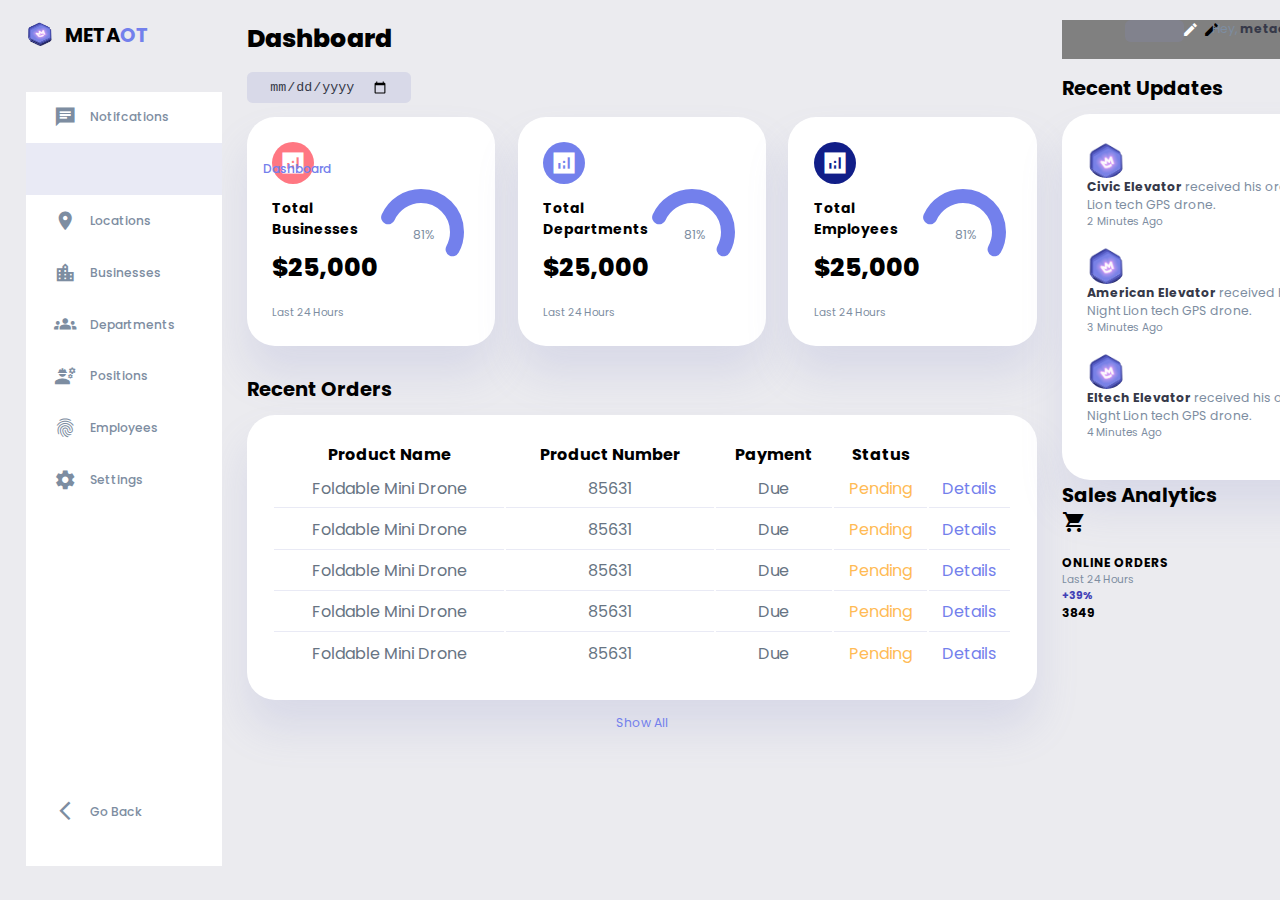
==== index.html @ ed8d819b "Update index.html" ====
<html lang="en">
<head>
    <meta charset="UTF-8">
    <meta http-equiv="X-UA-Compatible" content="IE=edge">
    <meta name="viewport" content="width=device-width, initial-scale=1.0">
    <title>AdminDashboard Website</title>
    <link href="https://fonts.googleapis.com/icon?family=Material+Icons+Sharp"
    rel="stylesheet">
    <link rel="stylesheet" href="./style.css">
</head>
<body>
    <div class="container">
        <!------- ASIDE START ------->
        <aside>
            <div class="top">
                <div class="logo">
                    <img src="Images/Logo_Mini.png">
                    <h2>META<span class="primary">OT</span></h2>
                </div>
                <div class="close" id="close-btn">
                    <span class="material-icons-sharp">close</span>
                </div>
            </div>

            <div class="sidebar">
                <a href="Notifcations.html">
                    <span 
                    class="material-icons-sharp">chat</span>                    
                    <h3>Notifcations</h3>
                </a>
                <a href="index.html" class="active">
                    <span 
                    class="material-icons-sharp">grid_view</span>
                    <h3>Dashboard</h3>
                </a>
                <a href="Locations.html">
                    <span 
                    class="material-icons-sharp">location_on</span>
                    <h3>Locations</h3>
                </a>
                <a href="Businesses.html">
                    <span 
                    class="material-icons-sharp">location_city</span>
                    <h3>Businesses</h3>
                </a>
                <a href="Departments.html">
                    <span 
                    class="material-icons-sharp">groups</span>
                    <h3>Departments</h3>
                </a>
                <a href="Positions.html">
                    <span 
                    class="material-icons-sharp">engineering</span>                    
                    <h3>Positions</h3>
                </a>
                <a href="Employees.html">
                    <span 
                    class="material-icons-sharp">fingerprint</span>                    
                    <h3>Employees</h3>
                </a>
                <a href="Settings.html">
                    <span 
                    class="material-icons-sharp">settings</span>                    
                    <h3>Settings</h3>
                </a>
                <a href="Home.html">
                    <span class="material-icons-sharp">arrow_back_ios</span>                   
                    <h3>Go Back</h3>
                </a>
            </div>
        </aside> 
        <!------- ASIDE END ------->
        <main>
            <h1>Dashboard</h1>
            <div class="date">
                <input type="date">
            </div>

            <div class="insights">
                <div class="businesses">
                        <span class="material-icons-sharp">analytics</span>
                            <div class="middle">
                                <div class="left">
                                    <h3>Total Businesses</h3>
                                    <h1>$25,000</h1>
                                </div>
                            <div class="progress">
                                    <svg>
                                        <circle cx='38' cy='38' r='36'></circle>
                                    </svg>
                                    <div class="number">
                                    <p>81%</p>
                                    </div>
                                </div>
                            </div>
                            <small class="text-muted">Last 24 Hours</small>
                        </div>
        <!------- SALES END ------->
                <div class="departments">
                            <span class="material-icons-sharp">analytics</span>
                                <div class="middle">
                                    <div class="left">
                                        <h3>Total Departments</h3>
                                        <h1>$25,000</h1>
                                    </div>
                                <div class="progress">
                                    <svg>
                                        <circle cx='38' cy='38' r='36'></circle>
                                    </svg>
                                    <div class="number">
                                    <p>81%</p>
                                    </div>
                                </div>
                            </div>
                            <small class="text-muted">Last 24 Hours</small>
                        </div>
        <!------- SALES END ------->

                <div class="employees">
                            <span class="material-icons-sharp">analytics</span>
                                <div class="middle">
                                    <div class="left">
                                        <h3>Total Employees</h3>
                                        <h1>$25,000</h1>
                                    </div>
                                <div class="progress">
                                    <svg>
                                        <circle cx='38' cy='38' r='36'></circle>
                                    </svg>
                                    <div class="number">
                                    <p>81%</p>
                                    </div>
                                 </div>
                            </div>
                            <small class="text-muted">Last 24 Hours</small>
                        </div>
         <!------- SALES END ------->
                 </div>
           <div class="recent-orders">
            <h2>Recent Orders</h2>
           <table>
               <thead>
                   <tr>
                       <th>Product Name</th>
                       <th>Product Number</th>
                       <th>Payment</th>
                       <th>Status</th>
                   </tr>
               </thead>
               <tbody>
                   <tr>
                       <td>Foldable Mini Drone</td>
                       <td>85631</td>
                       <td>Due</td>
                       <td class="warning">Pending</td>
                       <td class="primary">Details</td>
                   </tr>
                      <tr>
                       <td>Foldable Mini Drone</td>
                       <td>85631</td>
                       <td>Due</td>
                       <td class="warning">Pending</td>
                       <td class="primary">Details</td>
                   </tr>
                      <tr>
                       <td>Foldable Mini Drone</td>
                       <td>85631</td>
                       <td>Due</td>
                       <td class="warning">Pending</td>
                       <td class="primary">Details</td>
                   </tr>
                      <tr>
                       <td>Foldable Mini Drone</td>
                       <td>85631</td>
                       <td>Due</td>
                       <td class="warning">Pending</td>
                       <td class="primary">Details</td>
                   </tr>
                      <tr>
                       <td>Foldable Mini Drone</td>
                       <td>85631</td>
                       <td>Due</td>
                       <td class="warning">Pending</td>
                       <td class="primary">Details</td>
                   </tr>
               </tbody>
            </table>
               <a href="#">Show All</a>
          </div>
        </main>
        <!------ END OF MAIN ------>
        <div class="right">
            <div class="top">
                <button id="menu-btn">
                    <span class="material-icons-sharp">menu</span>
                </button>
                <div class="theme-toggler">
                    <span class="material-icons-sharp active">light_mode</span>
                    <span class="material-icons-sharp">dark_mode</span>
                </div>
                <div class="profile">
                    <div class="info">
                        <p>Hey, <b>metaot.sol</b></p>
                        <small class="text-muted">Admin</small>
                    </div>
                    <div class="profile-photo">
                        <img src=".images/Logo_Mini.png" alt="">
                    </div>
                </div>
            </div>
            <!------ END OF TOP ------>
            <div class="recent-updates">
                <h2>Recent Updates</h2>
                <div class="updates">
                    <div class="update">
                        <div class="profile-photo">
                            <img src="./Images/Logo_Mini.png">
                         </div>
                        <div class="message">
                            <p><b>Civic Elevator</b> received his order of Night Lion tech GPS drone.</p>
                            <small class="text-muted">2 Minutes Ago</small>
                        </div>
                    </div>
                     <div class="update">
                        <div class="profile-photo">
                            <img src="./Images/Logo_Mini.png">
                         </div>
                        <div class="message">
                            <p><b>American Elevator</b> received his order of Night Lion tech GPS drone.</p>
                            <small class="text-muted">3 Minutes Ago</small>
                        </div>
                    </div>
                     <div class="update">
                        <div class="profile-photo">
                            <img src="./Images/Logo_Mini.png">
                         </div>
                        <div class="message">
                            <p><b>Eltech Elevator</b> received his order of Night Lion tech GPS drone.</p>
                            <small class="text-muted">4 Minutes Ago</small>
                        </div>
                    </div>
                </div>
            </div>
            <!------ END OF RECENT UPDATES ------>
            <div class="sales-analytics">
                <h2>Sales Analytics</h2>
                <div class="item online">
                        <div class="icon">
                            <span class="material-icons-sharp">shopping_cart</span>
                        </div>
                         <div class="right">
                                <div class="info">
                                <h3>ONLINE ORDERS</h3>
                                <small class="text-muted">Last 24 Hours</small>
                                </div>
                            <h5 class="success">+39%</h5>
                            <h3>3849</h3>
                        </div>
                    </div>
                </div>  
            </div>                         
        </div>
    </div>
</body>
</html>
---- style.css ----
/* ------- GOOGLE FONTS ------- */


@import url('https://fonts.googleapis.com/css2?family=Poppins:ital,wght@0,300;0,500;0,600;0,700;0,800;1,400&display=swap');


/* ------- ROOT VARIABLES ------- */
:root{
    --color-primary: #7380ec;
    --color-danger: #ff7782;
    --color-success: #4141b6;
    --color-warning: #ffbb55;
    --color-white: #fff;
    --color-info-dark: #7d8da1;
    --color-info-light: #dce1eb;
    --color-dark: #363949;
    --color-light: rgba(132, 139, 200, 0.18);
    --color-primary-variant: #111e88;
    --color-dark-variant: #677483;
    --color-background: #ebebef;


    --card-border-radius: 2rem;
    --border-radius-1: 0.4rem;
    --border-radius-2: 0.8rem;
    --border-radius-3: 1.2rem;


    --card-padding: 1.8rem;
    --padding-1: 1.2rem;

    --box-shadow: 0 2rem 3rem var(--color-light);

}

* {
    margin: 0;
    padding: 0;
    outline: 0;
    appearance: 0;
    border: 0; 
    text-decoration: none;
    list-style: none;
    box-sizing: border-box;
}

html{
    font-size: 14px;
}

body{
    width: 100vw;
    height: 100vh;
    font-family: poppins, sans-serif;
    font-size: 0.88rem;
    background: var(--color-background);
    user-select: none;
    overflow-x: hidden;
}

.container{
    display: grid;
    width: 96%;
    margin: 0 auto;
    gap: 1.8rem;
    grid-template-columns: 14rem auto 23rem;

}

a{
    color: var(--color-dark);
}

img{
    display: block;
    width: 100%;
}

h1{
    font-weight: 800;
    font-size: 1.8rem;
}

h2{
    font-size: 1.4rem;
}

h3{
    font-size: 0.87rem;
}

h4{
    font-size: 0.8rem;
}

h5{
    font-size: 0.77rem;
}

small{
    font-size: 0.75rem;
}

.profile-photo{
    width: 2.8rem;
    height: 2.8rem;
    border-radius: 50%;
    overflow: hidden;
}

.text-muted{
color: var(--color-info-dark);
}

p{
    color: var(--color-info-dark);
}

b{
    color: var(--color-dark);
}

.primary{
    color: var(--color-primary);
}

.danger{
    color: var(--color-danger);
}

.success{
    color: var(--color-success);
}

.warning{
    color: var(--color-warning);
}

aside{
height: 100vh;
}

aside .top {
display: flex;
align-items: center;
justify-content: space-between;
margin-top: 1.4rem;
}

aside .logo {
display: flex;
gap: 0.8rem;
}

aside .logo img {
    width: 2rem;
    height: 2rem;
}

aside .close {
    display: none;
}

/* ------- SIDEBAR ------- */

aside .sidebar {
    background: white;
    display: flex;
    flex-direction: column;
    height: 86vh;
    position: relative; 
    top: 3rem;
}

aside h3 {
    font-weight: 500;
}

aside .sidebar a {
    display: flex;
    color: var(--color-info-dark);
    margin-left: 2rem;
    gap: 1rem;
    align-items: center;
    position: relative;
    height: 3.7rem;
    transition: all 300ms ease;
}

aside .sidebar a span {
    font-size: 1.6rem;
    transition: all 300ms ease;
}

aside .sidebar a:last-child {
    position: absolute;
    bottom: 2rem;
    width: 100%;
}

aside .sidebar a.active {
    background: var(--color-light);
    color: var(--color-primary);
    margin-left: 0;
}

aside .sidebar a.active:before {
    content: "";
    width: 6px;
    height: 100%;
    background: var(--color-primary);
}

aside .sidebar a.active span {
    color: var(--color-primary);
    margin-left: calc(1rem - 3px);
}

aside .sidebar a:hover {
    color: var(--color-primary);
}

aside .sidebar a:hover span {
    margin-left: 1rem;
}

/* ------- MAIN ------- */

main {
    margin-top: 1.4rem;
}

main .date {
    display: inline-block;
    background: var(--color-light);
    border-radius: var(--border-radius-1);
    margin-top: 1rem;
    padding: 0.5rem 1.6rem;
}

main .date input[type="date"] {
    background: transparent;
    color: var(--color-dark);
}

main .insights {
    display: grid;
    grid-template-columns: repeat(3, 1fr);
    gap: 1.6rem;
}

main .insights > div {
    background: var(--color-white);
    padding: var(--card-padding);
    border-radius: var(--card-border-radius);
    margin-top: 1rem;
    box-shadow: var(--box-shadow);
    transition: all 300ms ease;
}

main .insights > div span {
    background: var(--color-primary);
    padding: 0.5rem;
    border-radius: 50%; 
    color: var(--color-white);
    font-size: 2rem;
}

main .insights > div.businesses span{
    background: var(--color-danger);
}

main .insights > div.departments span{
    background: var(--color-primary);
}

main .insights > div.employees span{
    background: var(--color-primary-variant);
}

main .insights > div .middle {
    display: flex;
    align-items: center; 
    justify-content: space-between;
}

main .insights h3 {
    margin: 1rem 0 0.6rem;
    font-size: 1rem;
} 

main .insights .progress { 
    position: relative; 
    width: 92px; 
    height: 92px;
    border-radius: 50%;
}

main .insights svg{
    width: 7rem;
    height: 7rem;
}

main .insights svg circle {
    fill: none;
    stroke: var(--color-primary);
    stroke-width: 14;
    stroke-linecap: round;
    transform: translate(5px, 5px);
    stroke-dasharray: 110;
    stroke-dashoffset: 92;
}


main .insights .progress .number {
    position: absolute; 
    top: 0;
    left: 0;
    height: 100%;
    width: 100%;
    display: flex;
    justify-content: center;
    align-items: center;

}

main .insights small {
    margin-top: 1.3rem;
    display: block;
}

/* ====== RECENT ORDER ====== */

main .recent-orders {
    margin-top: 2rem;
}

main .recent-orders h2 {
    margin-bottom: 0.8rem;
}

main .recent-orders table {
    background: var(--color-white);
    width: 100%;
    border-radius: var(--card-border-radius);
    padding: var(--card-padding);
    text-align: center;
    box-shadow: var(--box-shadow);
    transition: all 300ms ease;
}

main .recent-orders table:hover {
    box-shadow: none;
}

main table tbody td {
    height: 2.8rem;
    border-bottom: 1px solid var(--color-light);
    color: var(--color-dark-variant);
}

main table tbody tr:last-child td {
    border: none;
}

main .recent-orders a {
    text-align: center;
    display: block;
    margin: 1rem auto;
    color: var(--color-primary);
}

/* ====== RIGHT ====== */

.right {
    margin-top: 1.4rem;
}

.right .top {
    display: flex;
    justify-content: end;
    gap: 2rem;
    background: gray;
}

.right .top button {
    display: none;
}

.right .theme-toggler {
    background: var(--color-light);
    display: flex;
    justify-content: space-between;
    align-items: center;
    height: 1.6rem;
    width: 4.2rem;
    cursor: pointer;
    border-radius: var(--border-radius-1);
}

.right .theme-toggler span{
    font-size: 1.2rem;
    width: 50%;
    height: 100%;
    display: flex;
    align-items: center;
    justify-content: center;
}

.right .theme-toggler span.active {
    background: var(--color-parimary);
    color: white;
    border-radius: var(--border-radius-1);
}

.right .top .profile {
    display: flex;
    gap: 2rem;
    text-align: right;
}

/* ====== RECENT UPDATES ====== */

.right .recent-updates{
    margin-top: 1rem;
}

.right .recent-updates h2 {
    margin-bottom: 0.8rem;
}

.right .recent-updates .updates {
    background: var(--color-white);
    padding: var(--card-padding);
    border-radius: var(--card-border-radius);
    box-shadow: var(--box-shadow);
    transition: all 300 ms ease;
}

.right .recent-updates .updates:hover {
    box-shadow: none;
}

.right .recent-updates .updates .update {
    display: gird;
    grid-template-columns: 2.6rem auto;
    gap: 1rem;
    margin-bottom: 1rem;
}
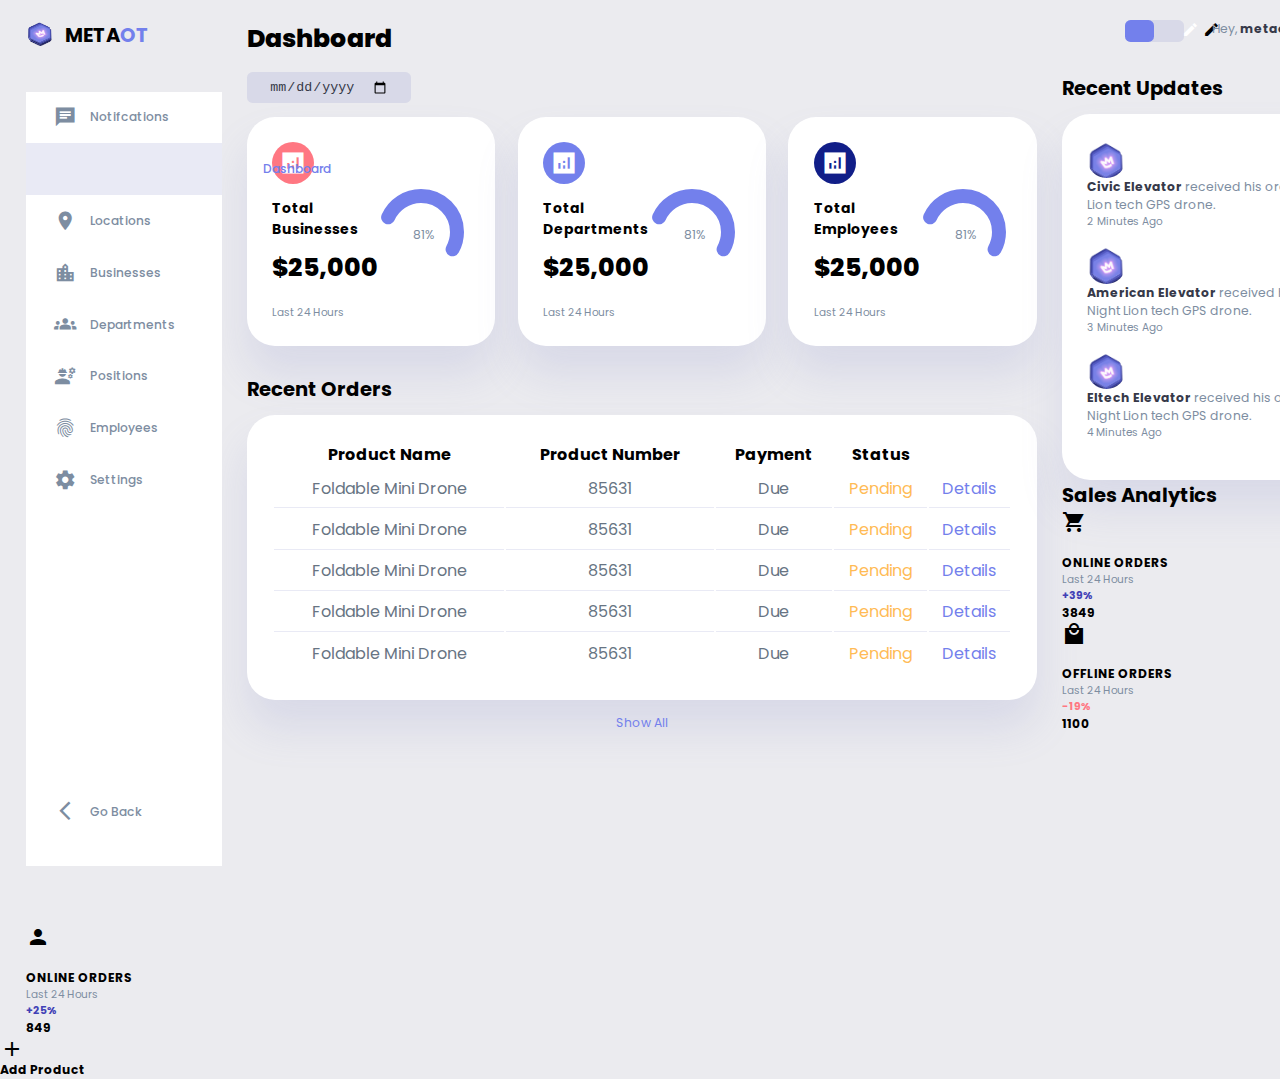
==== commit 11a4ef8b: "Update index.html" ====
--- a/index.html
+++ b/index.html
@@ -214,7 +214,7 @@
                 <div class="updates">
                     <div class="update">
                         <div class="profile-photo">
-                            <img src="./Images/Logo_Mini.png">
+                            <img src="Images/Logo_Mini.png">
                          </div>
                         <div class="message">
                             <p><b>Civic Elevator</b> received his order of Night Lion tech GPS drone.</p>
@@ -223,7 +223,7 @@
                     </div>
                      <div class="update">
                         <div class="profile-photo">
-                            <img src="./Images/Logo_Mini.png">
+                            <img src="Images/Logo_Mini.png">
                          </div>
                         <div class="message">
                             <p><b>American Elevator</b> received his order of Night Lion tech GPS drone.</p>
@@ -232,7 +232,7 @@
                     </div>
                      <div class="update">
                         <div class="profile-photo">
-                            <img src="./Images/Logo_Mini.png">
+                            <img src="Images/Logo_Mini.png">
                          </div>
                         <div class="message">
                             <p><b>Eltech Elevator</b> received his order of Night Lion tech GPS drone.</p>
@@ -257,7 +257,40 @@
                             <h3>3849</h3>
                         </div>
                     </div>
-                </div>  
+                </div>
+              <div class="item offline">
+                        <div class="icon">
+                            <span class="material-icons-sharp">local_mall</span>
+                        </div>
+                         <div class="right">
+                                <div class="info">
+                                <h3>OFFLINE ORDERS</h3>
+                                <small class="text-muted">Last 24 Hours</small>
+                                </div>
+                            <h5 class="danger">-19%</h5>
+                            <h3>1100</h3>
+                        </div>
+                    </div>
+                </div>
+                <div class="item customers">
+                        <div class="icon">
+                            <span class="material-icons-sharp">person</span>
+                        </div>
+                         <div class="right">
+                                <div class="info">
+                                <h3>ONLINE ORDERS</h3>
+                                <small class="text-muted">Last 24 Hours</small>
+                                </div>
+                            <h5 class="success">+25%</h5>
+                            <h3>849</h3>
+                        </div>
+                    </div>
+                </div>
+                <div class="item add-product">
+                   <div>
+                       <span class="material-icons-sharp">add</span>
+                       <h3>Add Product</h3>
+                  </div>
             </div>                         
         </div>
     </div>
--- a/style.css
+++ b/style.css
@@ -380,7 +380,6 @@
     display: flex;
     justify-content: end;
     gap: 2rem;
-    background: gray;
 }
 
 .right .top button {
@@ -408,7 +407,7 @@
 }
 
 .right .theme-toggler span.active {
-    background: var(--color-parimary);
+    background: var(--color-primary);
     color: white;
     border-radius: var(--border-radius-1);
 }
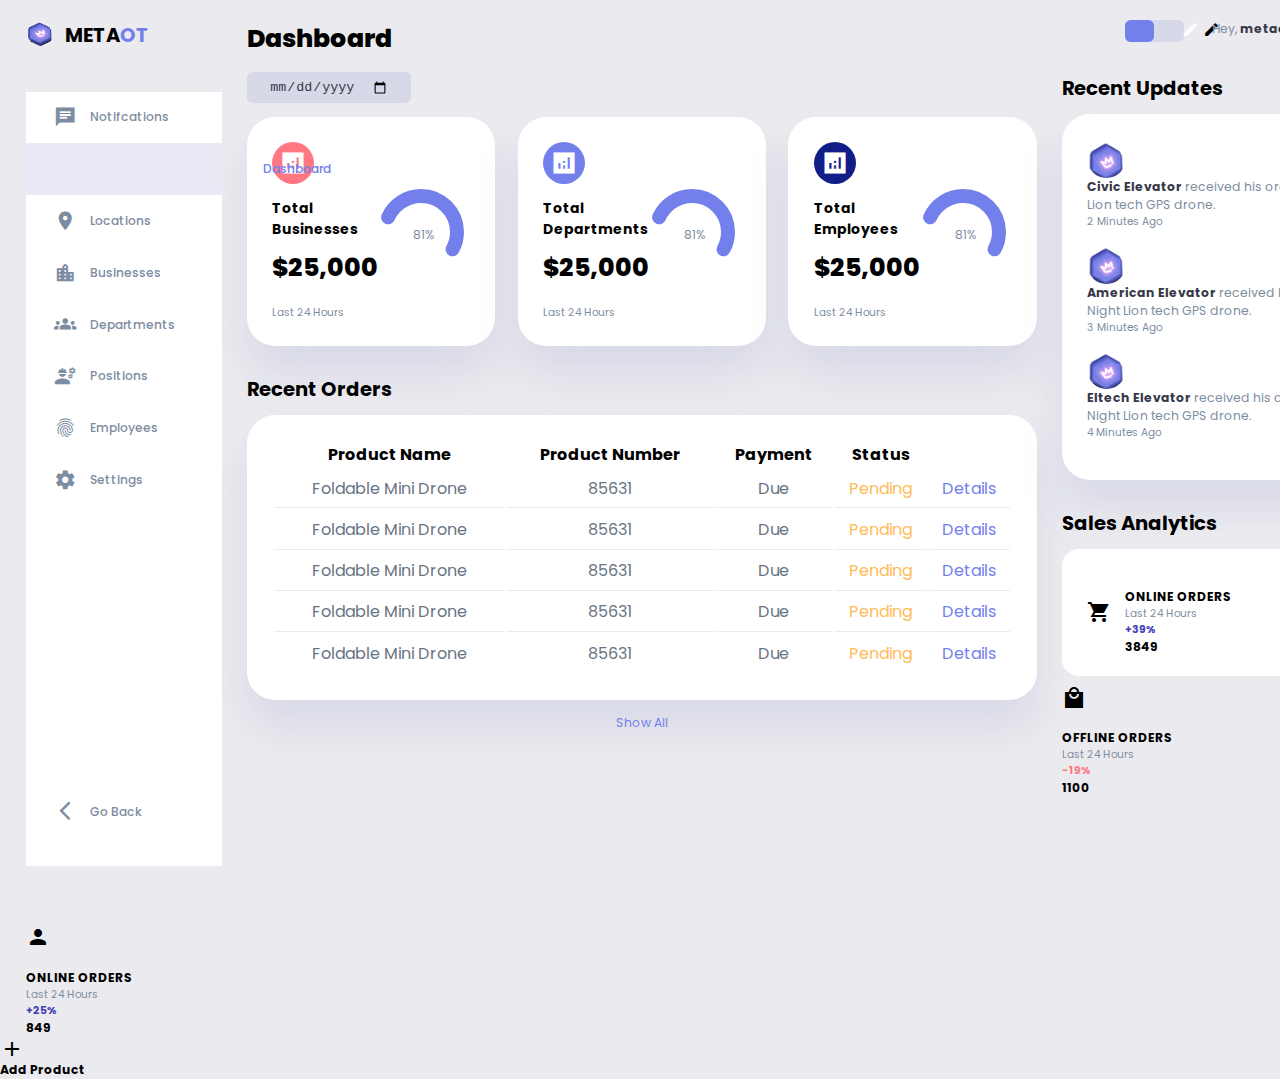
==== commit 7990c14a: "Update index.html" ====
--- a/index.html
+++ b/index.html
@@ -204,7 +204,7 @@
                         <small class="text-muted">Admin</small>
                     </div>
                     <div class="profile-photo">
-                        <img src=".images/Logo_Mini.png" alt="">
+                        <img src="Images/Logo_Mini.png" alt="">
                     </div>
                 </div>
             </div>
--- a/style.css
+++ b/style.css
@@ -397,7 +397,7 @@
     border-radius: var(--border-radius-1);
 }
 
-.right .theme-toggler span{
+.right .theme-toggler span {
     font-size: 1.2rem;
     width: 50%;
     height: 100%;
@@ -447,8 +447,31 @@
     margin-bottom: 1rem;
 }
 
+
+/* ====== SALES ANALYTICS ======*/
+
+.right .sales-analytics {
+    margin-top: 2rem;
+}
+
+.right .sales-analytics h2{
+    margin-bottom: 0.8rem;
+}
+
+.right .sales-analytics .item {
+    background: var(--color-white);
+    display: flex;
+    align-items: center;
+    gap: 1rem;
+    margin-bottom: 0.7rem;
+    padding: 1.4rem var(--card-padding);
+    border-radius: var(--border-radius-3);
+    border-box: var(--box-shadow);
+    transition: all 300ms ease;
+}
     
-
-
-
-
+    
+
+
+
+
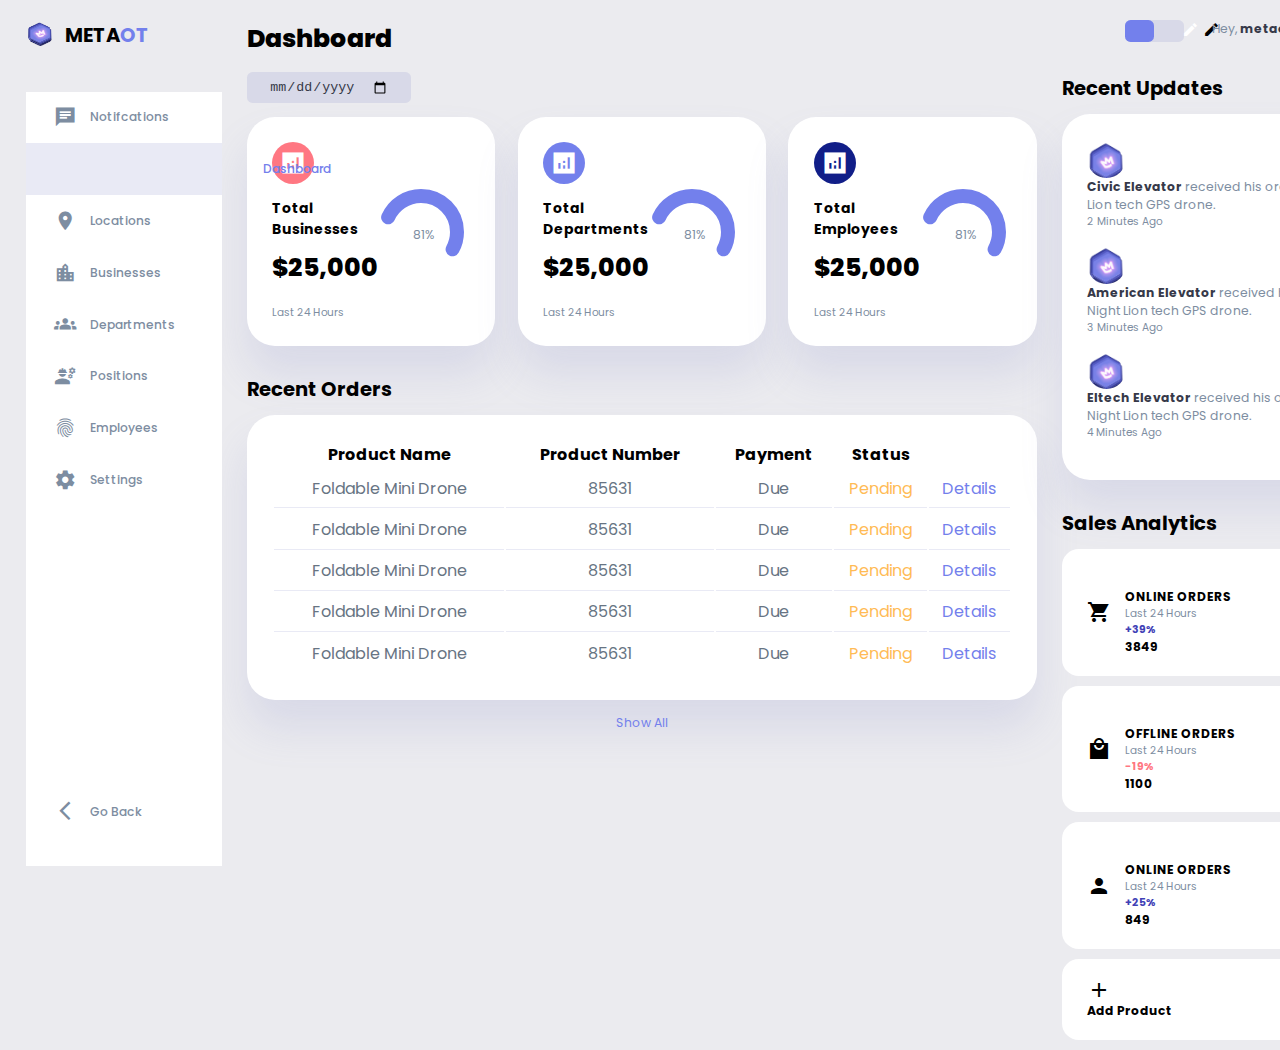
==== commit 14dea8bc: "Update index.html" ====
--- a/index.html
+++ b/index.html
@@ -256,7 +256,7 @@
                             <h5 class="success">+39%</h5>
                             <h3>3849</h3>
                         </div>
-                    </div>
+                   
                 </div>
               <div class="item offline">
                         <div class="icon">
@@ -270,8 +270,8 @@
                             <h5 class="danger">-19%</h5>
                             <h3>1100</h3>
                         </div>
-                    </div>
-                </div>
+               </div>
+               
                 <div class="item customers">
                         <div class="icon">
                             <span class="material-icons-sharp">person</span>
@@ -284,7 +284,7 @@
                             <h5 class="success">+25%</h5>
                             <h3>849</h3>
                         </div>
-                    </div>
+                  
                 </div>
                 <div class="item add-product">
                    <div>
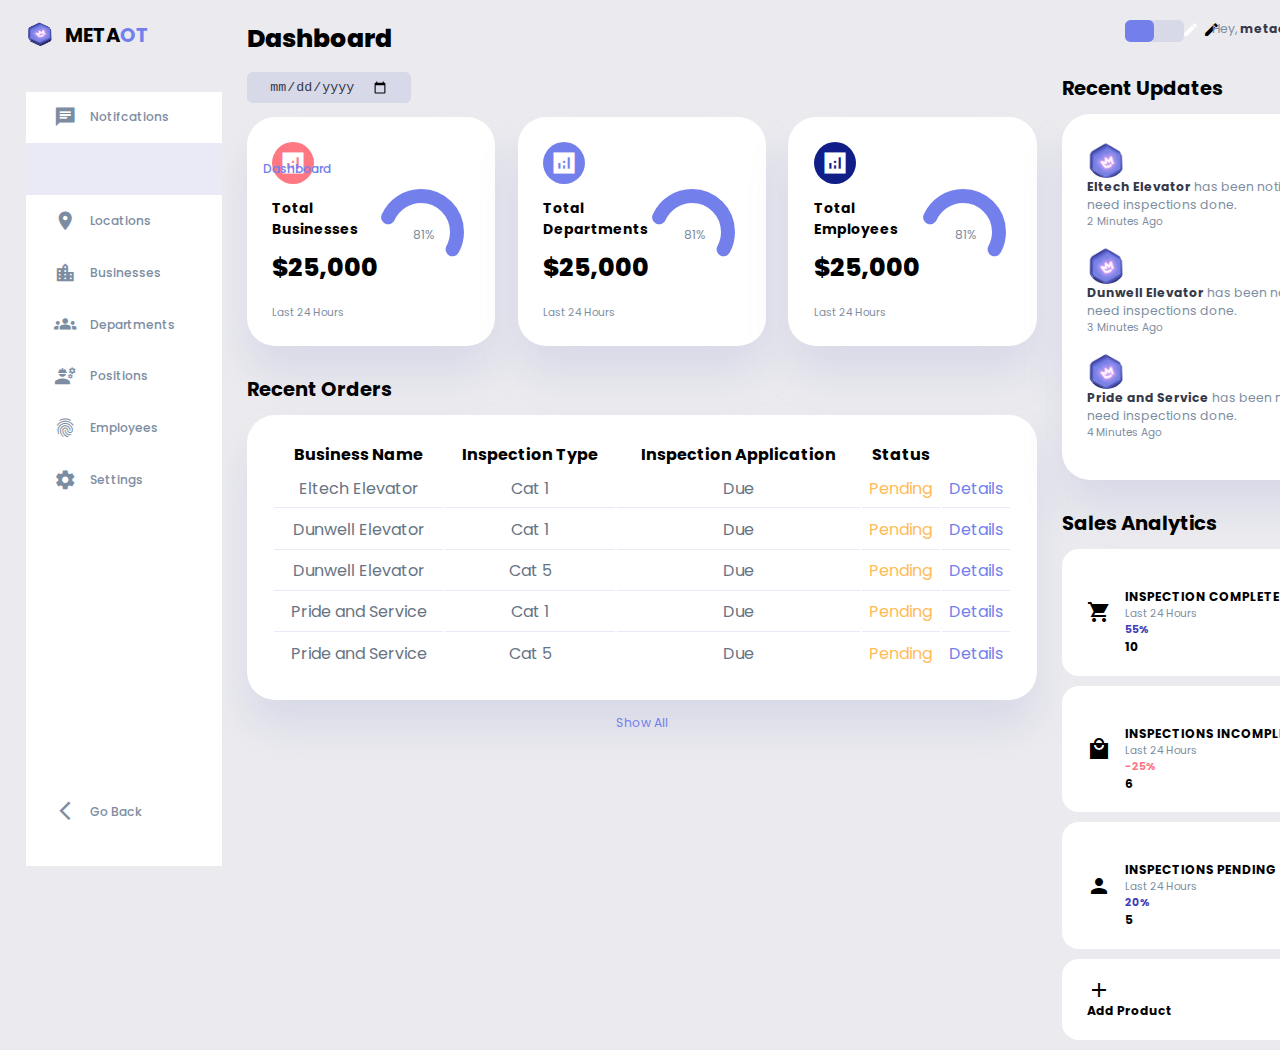
==== commit 97bbff57: "Update index.html" ====
--- a/index.html
+++ b/index.html
@@ -141,44 +141,44 @@
            <table>
                <thead>
                    <tr>
-                       <th>Product Name</th>
-                       <th>Product Number</th>
-                       <th>Payment</th>
+                       <th>Business Name</th>
+                       <th>Inspection Type</th>
+                       <th>Inspection Application</th>
                        <th>Status</th>
                    </tr>
                </thead>
                <tbody>
                    <tr>
-                       <td>Foldable Mini Drone</td>
-                       <td>85631</td>
-                       <td>Due</td>
-                       <td class="warning">Pending</td>
-                       <td class="primary">Details</td>
-                   </tr>
-                      <tr>
-                       <td>Foldable Mini Drone</td>
-                       <td>85631</td>
-                       <td>Due</td>
-                       <td class="warning">Pending</td>
-                       <td class="primary">Details</td>
-                   </tr>
-                      <tr>
-                       <td>Foldable Mini Drone</td>
-                       <td>85631</td>
-                       <td>Due</td>
-                       <td class="warning">Pending</td>
-                       <td class="primary">Details</td>
-                   </tr>
-                      <tr>
-                       <td>Foldable Mini Drone</td>
-                       <td>85631</td>
-                       <td>Due</td>
-                       <td class="warning">Pending</td>
-                       <td class="primary">Details</td>
-                   </tr>
-                      <tr>
-                       <td>Foldable Mini Drone</td>
-                       <td>85631</td>
+                       <td>Eltech Elevator</td>
+                       <td>Cat 1</td>
+                       <td>Due</td>
+                       <td class="warning">Pending</td>
+                       <td class="primary">Details</td>
+                   </tr>
+                      <tr>
+                       <td>Dunwell Elevator</td>
+                       <td>Cat 1</td>
+                       <td>Due</td>
+                       <td class="warning">Pending</td>
+                       <td class="primary">Details</td>
+                   </tr>
+                      <tr>
+                       <td>Dunwell Elevator</td>
+                       <td>Cat 5</td>
+                       <td>Due</td>
+                       <td class="warning">Pending</td>
+                       <td class="primary">Details</td>
+                   </tr>
+                      <tr>
+                       <td>Pride and Service</td>
+                       <td>Cat 1</td>
+                       <td>Due</td>
+                       <td class="warning">Pending</td>
+                       <td class="primary">Details</td>
+                   </tr>
+                      <tr>
+                       <td>Pride and Service</td>
+                       <td>Cat 5</td>
                        <td>Due</td>
                        <td class="warning">Pending</td>
                        <td class="primary">Details</td>
@@ -217,7 +217,7 @@
                             <img src="Images/Logo_Mini.png">
                          </div>
                         <div class="message">
-                            <p><b>Civic Elevator</b> received his order of Night Lion tech GPS drone.</p>
+                            <p><b>Eltech Elevator</b> has been notified they need inspections done.</p>
                             <small class="text-muted">2 Minutes Ago</small>
                         </div>
                     </div>
@@ -226,7 +226,7 @@
                             <img src="Images/Logo_Mini.png">
                          </div>
                         <div class="message">
-                            <p><b>American Elevator</b> received his order of Night Lion tech GPS drone.</p>
+                         <p><b>Dunwell Elevator</b> has been notified they need inspections done.</p>
                             <small class="text-muted">3 Minutes Ago</small>
                         </div>
                     </div>
@@ -235,7 +235,7 @@
                             <img src="Images/Logo_Mini.png">
                          </div>
                         <div class="message">
-                            <p><b>Eltech Elevator</b> received his order of Night Lion tech GPS drone.</p>
+                            <p><b>Pride and Service</b> has been notified they need inspections done.</p>
                             <small class="text-muted">4 Minutes Ago</small>
                         </div>
                     </div>
@@ -250,11 +250,11 @@
                         </div>
                          <div class="right">
                                 <div class="info">
-                                <h3>ONLINE ORDERS</h3>
+                                <h3>INSPECTION COMPLETE</h3>
                                 <small class="text-muted">Last 24 Hours</small>
                                 </div>
-                            <h5 class="success">+39%</h5>
-                            <h3>3849</h3>
+                            <h5 class="success">55%</h5>
+                            <h3>10</h3>
                         </div>
                    
                 </div>
@@ -264,11 +264,11 @@
                         </div>
                          <div class="right">
                                 <div class="info">
-                                <h3>OFFLINE ORDERS</h3>
+                                <h3>INSPECTIONS INCOMPLETE</h3>
                                 <small class="text-muted">Last 24 Hours</small>
                                 </div>
-                            <h5 class="danger">-19%</h5>
-                            <h3>1100</h3>
+                            <h5 class="danger">-25%</h5>
+                            <h3>6</h3>
                         </div>
                </div>
                
@@ -278,11 +278,11 @@
                         </div>
                          <div class="right">
                                 <div class="info">
-                                <h3>ONLINE ORDERS</h3>
+                                <h3>INSPECTIONS PENDING</h3>
                                 <small class="text-muted">Last 24 Hours</small>
                                 </div>
-                            <h5 class="success">+25%</h5>
-                            <h3>849</h3>
+                            <h5 class="success">20%</h5>
+                            <h3>5</h3>
                         </div>
                   
                 </div>
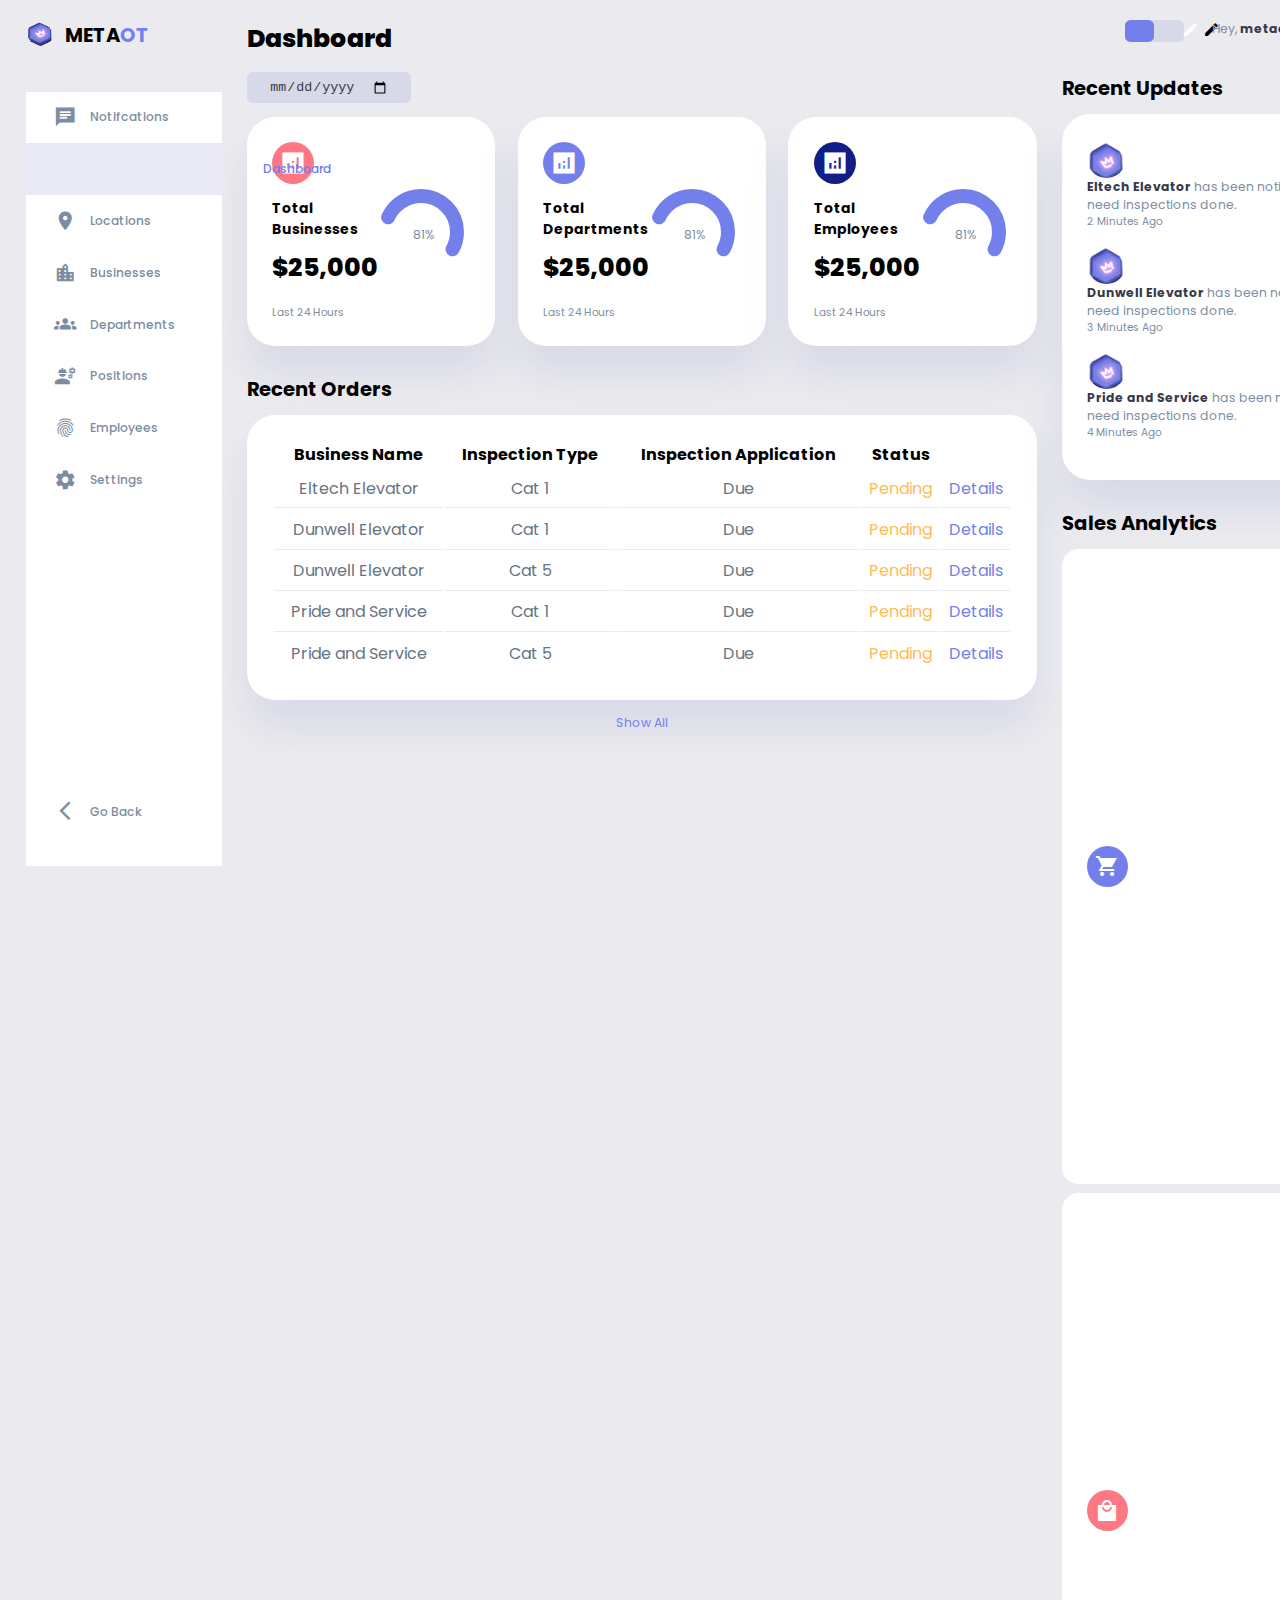
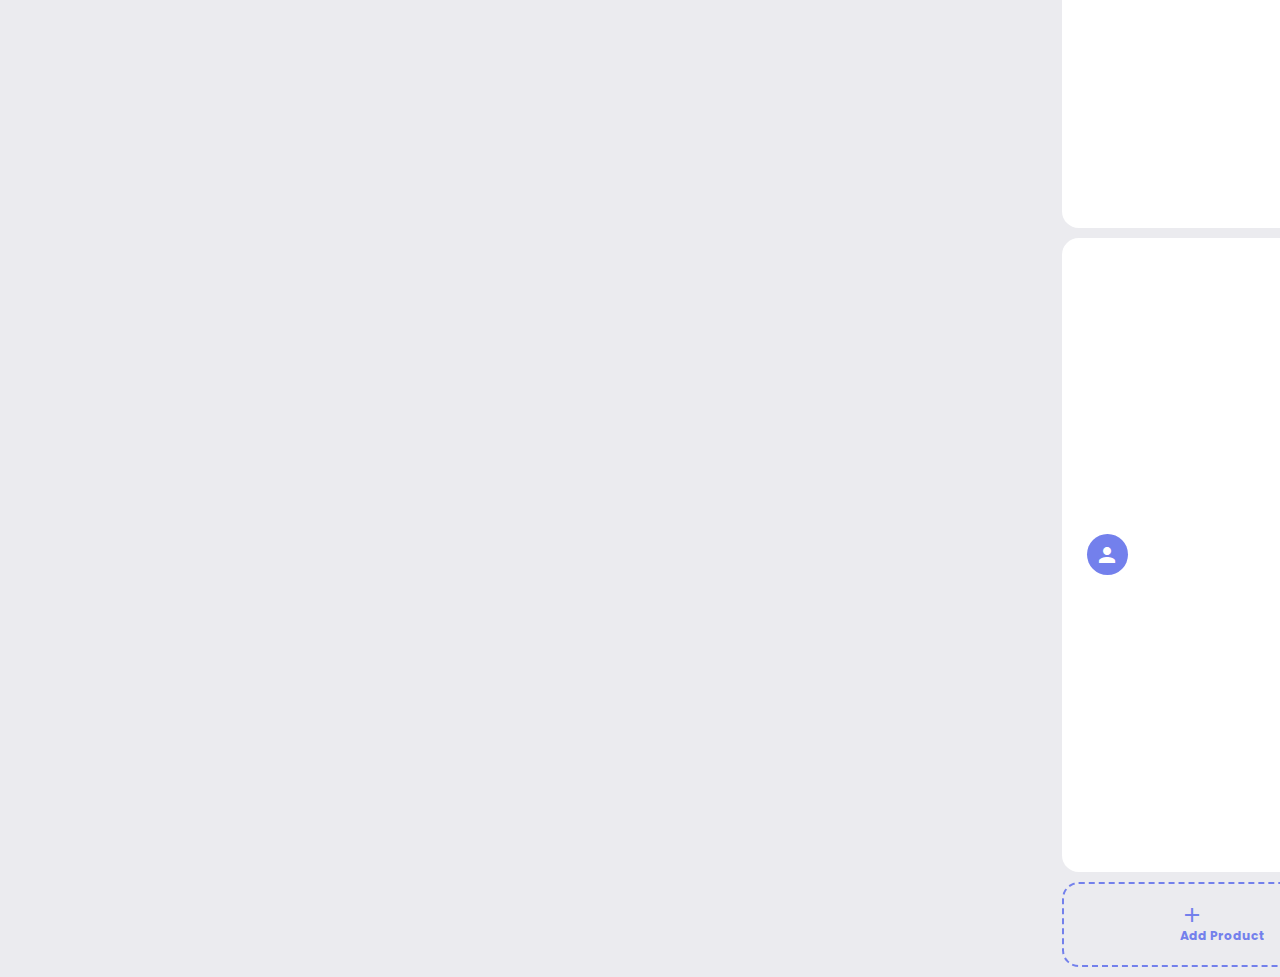
==== commit 62485fea: "Update index.html" ====
--- a/index.html
+++ b/index.html
@@ -244,6 +244,7 @@
             <!------ END OF RECENT UPDATES ------>
             <div class="sales-analytics">
                 <h2>Sales Analytics</h2>
+               
                 <div class="item online">
                         <div class="icon">
                             <span class="material-icons-sharp">shopping_cart</span>
@@ -256,9 +257,9 @@
                             <h5 class="success">55%</h5>
                             <h3>10</h3>
                         </div>
-                   
-                </div>
-              <div class="item offline">
+                </div>
+               
+                <div class="item offline">
                         <div class="icon">
                             <span class="material-icons-sharp">local_mall</span>
                         </div>
@@ -270,7 +271,7 @@
                             <h5 class="danger">-25%</h5>
                             <h3>6</h3>
                         </div>
-               </div>
+                </div>
                
                 <div class="item customers">
                         <div class="icon">
@@ -284,13 +285,14 @@
                             <h5 class="success">20%</h5>
                             <h3>5</h3>
                         </div>
-                  
-                </div>
+                </div>
+                
                 <div class="item add-product">
                    <div>
                        <span class="material-icons-sharp">add</span>
                        <h3>Add Product</h3>
                   </div>
+                </div>
             </div>                         
         </div>
     </div>
--- a/style.css
+++ b/style.css
@@ -469,9 +469,43 @@
     border-box: var(--box-shadow);
     transition: all 300ms ease;
 }
-    
-    
-
-
-
-
+
+.right .sales-analytics .item:hover {
+    box-shadow: none;
+}
+
+.right .sales-analytics .item .right {
+    display: flex;
+    justify-content: space-between;
+    align-items: start;
+    margin: 100%;
+    width: 100%;
+}
+
+.right .sales-analytics .item .icon {
+    padding: 0.6rem;
+    color: var(--color-white);
+    border-radius: 50%;
+    background: var(--color-primary);
+    display: flex;
+}
+
+.right .sales-analytics .item.offline .icon {
+    background: var(--color-danger);
+}
+
+.right .sales-analytics .item.customer .icon {
+    background: var(--color-success);
+}
+
+.right .sales-analytics .add-product{
+    background-color: transparent;
+    border: 2px dashed var(--color-primary);
+    color: var(--color-primary);
+    display: flex;
+    align-items: center;
+    justify-content: center;
+}
+
+
+
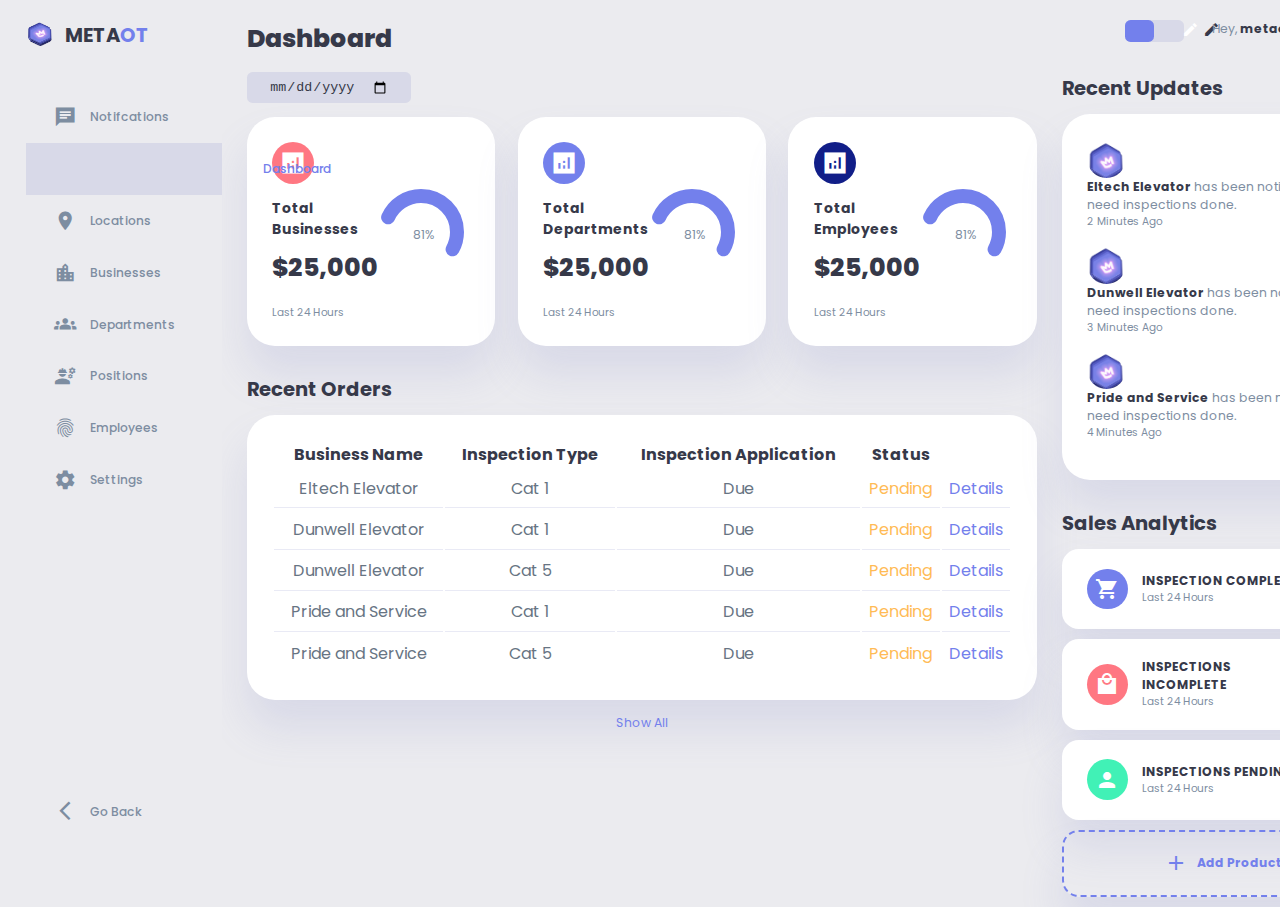
==== commit eba49b7a: "Update index.html" ====
--- a/index.html
+++ b/index.html
@@ -296,5 +296,6 @@
             </div>                         
         </div>
     </div>
+    <script src="./index.js"></script>
 </body>
 </html>
--- a/style.css
+++ b/style.css
@@ -8,7 +8,7 @@
 :root{
     --color-primary: #7380ec;
     --color-danger: #ff7782;
-    --color-success: #4141b6;
+    --color-success: #41f1b6;
     --color-warning: #ffbb55;
     --color-white: #fff;
     --color-info-dark: #7d8da1;
@@ -33,6 +33,16 @@
 
 }
 
+/* ====== DARK THEME ======*/
+.dark-theme-variables {
+--color-background: #181a1e;
+--color-white: #202528;
+--color-dark:#edeffd;
+--color-dark-variant: #a3bdcc;
+--color-light: rgba(0,0,0,0.4);
+--box-shadow: 0 2rem 3rem var(--color-light);
+}
+
 * {
     margin: 0;
     padding: 0;
@@ -56,6 +66,7 @@
     background: var(--color-background);
     user-select: none;
     overflow-x: hidden;
+    color: var(--color-dark);
 }
 
 .container{
@@ -164,7 +175,7 @@
 /* ------- SIDEBAR ------- */
 
 aside .sidebar {
-    background: white;
+    background: var(--color-background);
     display: flex;
     flex-direction: column;
     height: 86vh;
@@ -466,7 +477,7 @@
     margin-bottom: 0.7rem;
     padding: 1.4rem var(--card-padding);
     border-radius: var(--border-radius-3);
-    border-box: var(--box-shadow);
+    box-shadow: var(--box-shadow);
     transition: all 300ms ease;
 }
 
@@ -478,7 +489,7 @@
     display: flex;
     justify-content: space-between;
     align-items: start;
-    margin: 100%;
+    margin: 0;
     width: 100%;
 }
 
@@ -492,13 +503,15 @@
 
 .right .sales-analytics .item.offline .icon {
     background: var(--color-danger);
-}
-
-.right .sales-analytics .item.customer .icon {
+   
+}
+
+.right .sales-analytics .item.customers .icon {
     background: var(--color-success);
-}
-
-.right .sales-analytics .add-product{
+
+}
+
+.right .sales-analytics .add-product {
     background-color: transparent;
     border: 2px dashed var(--color-primary);
     color: var(--color-primary);
@@ -507,5 +520,173 @@
     justify-content: center;
 }
 
-
-
+.right .sales-analytics .add-product div {
+    display: flex;
+    align-items: center;
+    gap: 0.6rem;
+}
+
+
+/* ====== MEDIA QUERIES 1 ====== */
+
+@media screen and (max-width: 1200px){
+    .container {
+        width: 94%;
+        grid-template-columns: 7rem auto 23rem;
+    }
+    aside .logo h2 {
+        display: none;
+    }
+    
+    aside .sidebar h3 {
+        display: none;
+    }
+    
+    aside .sidebar a {
+        width: 5.6rem;
+    }
+    
+    aside .sidebar a:last-child{
+        position: relative;
+        margin: 1.8rem;
+    }
+    
+    main .insights {
+        grid-template-columns: 1fr;
+        gap: 0;
+    }
+    
+    main .recent-orders {
+        width: 94%;
+        position: absolute;
+        left: 50%;
+        transform: translateX(-50%);
+        margin: 6rem 0 0 8.8rem;
+    }
+
+    main .recent-orders table {
+        width: 83vw;
+    }
+    
+    main table thead tr th:last-child,
+    main table thead tr th:first-child {
+        display: none;
+    }
+    
+    main table body tr td:last-child,
+    main table body tr td:first-child {
+        display: none;
+    }
+
+}
+
+    /* ====== MEDIA QUERIES 2 ====== */
+
+    @media screen and (max-width: 768px) {
+        .container {
+            width: 100%;
+            grid-template-columns: 1fr;
+        }
+        
+        aside {
+            position: fixed;
+            left: -100%;
+            background: var(--color-white);
+            width: 18rem;
+            z-index: 3;
+            box-shadow: 1rem 3rem 4rem var(--color-light);
+            height: 100vh;
+            padding-right: var(--card-padding);
+            display: none;
+            animation: showMenu 400ms ease forwards;
+        }
+
+        @keyframes showMenu {
+            to{
+                left: 0;
+            }
+        }
+        
+        aside .logo{
+            margin: left;
+        }
+        
+         aside .logo h2{
+            display: inline;
+        }
+        
+         aside .sidebar h3{
+            display: inline;
+        }
+        
+         aside .sidebar a{
+            width: 100%;
+             height: 3.4rem;
+        }
+        aside .sidebar a:last-child{
+            position: absolute;
+            bottom: 5rem; 
+        }
+        aside .close{
+            display: inline-block;
+            cursor: pointer;
+        }
+        
+        main {
+            margin-top: 8rem;
+            padding: 0 1rem; 
+        }
+        
+        main .recent-orders {
+            position: relative;
+            margin: 3rem 0 0 0; 
+            width: 100%; 
+        }
+        
+        main .recent-orders table {
+            width: 100%;
+            margin: 0; 
+        }
+        
+        .right{
+            width: 94%;
+            margin: 0 auto 4rem;
+        }
+        
+        .right .top {
+            position: fixed; 
+            top: 0;
+            left: 0; 
+            align-items: center;
+            padding: 0 0.8rem; 
+            height: 4.6rem;
+            background: var(--color-white);
+            width: 100%;
+            margin: 0; 
+            z-index: 2;
+            box-shadow: 0 1rem 1rem var(--color-light); 
+        }
+        .right .top .theme-toggler {
+            width: 4.4rem;
+            position: absolute; 
+            left: 45%;
+        }
+        
+        .right .top button {
+            display: inline-block;
+            background: transparent;
+            cursor: pointer;
+            color: var(--color-dark);
+            position: absolute;
+            left: 1rem;
+        }
+        
+        .right .top button span{
+            font-size: 2rem;
+        }
+           
+        
+    }
+
+
+
